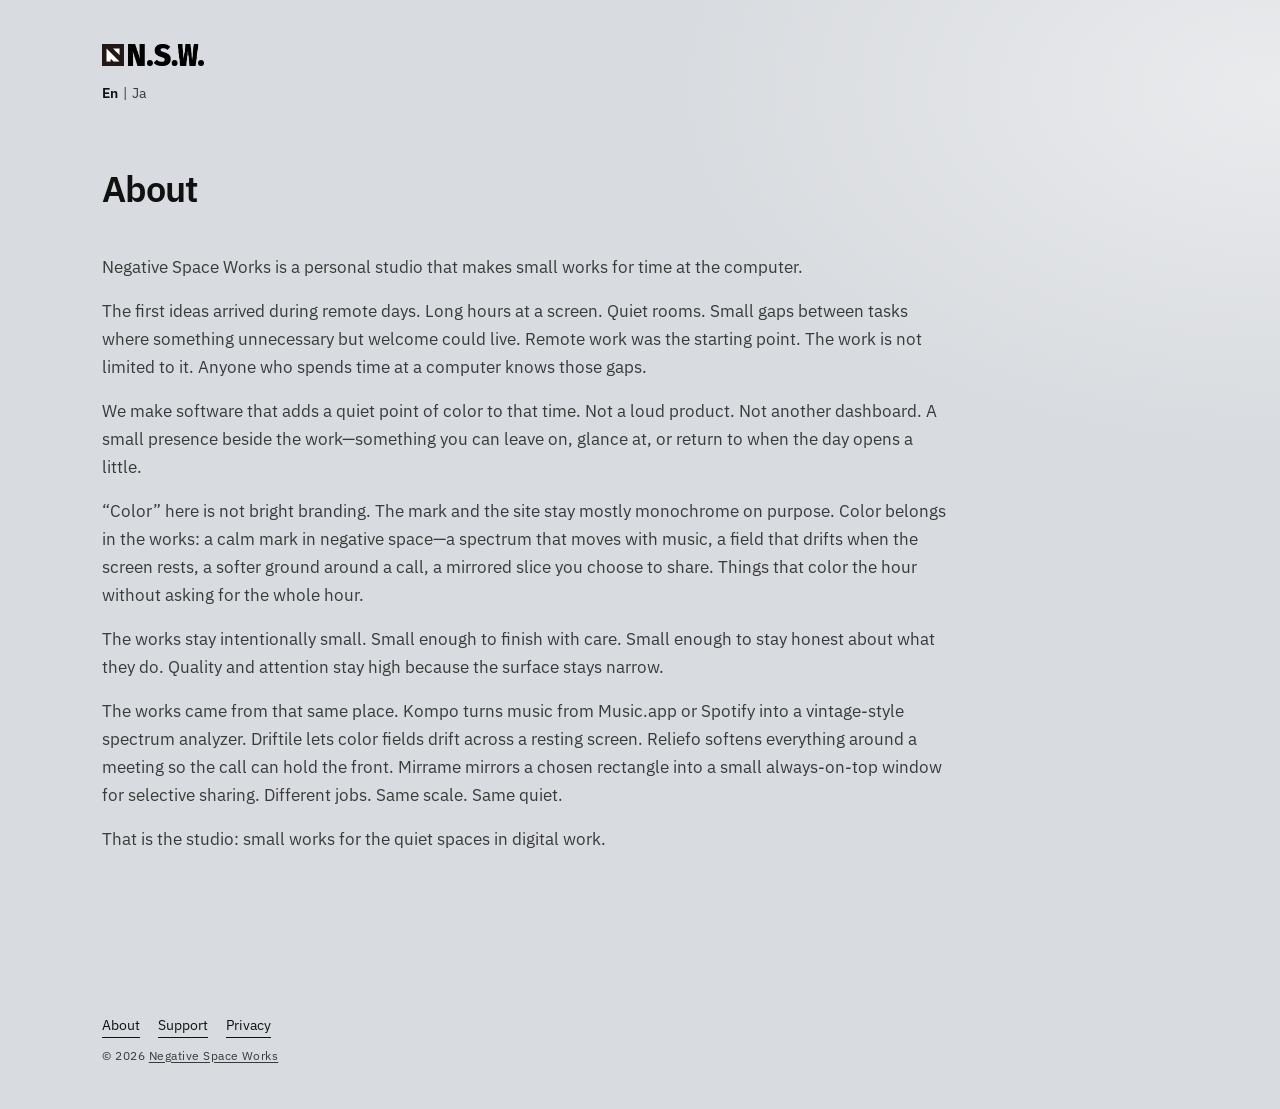
==== about/index.html @ 5a5456bf "Add a sitemap and canonical URLs so Google can discover the site. robots.txt and sitemap.xml were mi" ====
<!DOCTYPE html>
<html lang="en" data-locale="en">
<head>
  <meta charset="utf-8">
  <meta name="viewport" content="width=device-width, initial-scale=1">
  <title>About — Negative Space Works</title>
  <meta name="description" content="Negative Space Works is a personal studio that makes small works for time at the computer.">
  <link rel="canonical" href="https://negativespace.works/about/">
  <meta property="og:type" content="website">
  <meta property="og:site_name" content="Negative Space Works">
  <meta property="og:title" content="About — Negative Space Works">
  <meta property="og:description" content="Negative Space Works is a personal studio that makes small works for time at the computer.">
  <meta property="og:image" content="https://negativespace.works/assets/img/og-image.png">
  <meta property="og:url" content="https://negativespace.works/about/">
  <meta property="og:locale" content="en_US">
  <meta property="og:locale:alternate" content="ja_JP">
  <meta name="twitter:card" content="summary_large_image">
  <meta name="twitter:title" content="About — Negative Space Works">
  <meta name="twitter:description" content="Negative Space Works is a personal studio that makes small works for time at the computer.">
  <meta name="twitter:image" content="https://negativespace.works/assets/img/og-image.png">
  <link rel="alternate" hreflang="en" href="https://negativespace.works/about/">
  <link rel="alternate" hreflang="ja" href="https://negativespace.works/ja/about/">
  <link rel="alternate" hreflang="x-default" href="https://negativespace.works/about/">
  <script type="application/ld+json">
  {
    "@context": "https://schema.org",
    "@type": "WebPage",
    "url": "https://negativespace.works/about/",
    "name": "About — Negative Space Works",
    "description": "Negative Space Works is a personal studio that makes small works for time at the computer.",
    "inLanguage": "en",
    "isPartOf": {
      "@type": "WebSite",
      "name": "Negative Space Works",
      "url": "https://negativespace.works/"
    }
  }
  </script>
  <link rel="icon" href="/favicon.ico" sizes="48x48">
  <link rel="icon" href="/assets/img/favicon-32.png" type="image/png" sizes="32x32">
  <link rel="icon" href="/assets/img/favicon-16.png" type="image/png" sizes="16x16">
  <link rel="apple-touch-icon" href="/assets/img/apple-touch-icon.png">
  <link rel="stylesheet" href="/assets/css/site.css?v=20260921-desktop3">
  <script src="/assets/js/lang.js"></script>
</head>
<body>
  <header class="site-masthead">
    <div class="site-masthead__inner">
      <a class="site-masthead__home" href="/" aria-label="Negative Space Works home">
        <img class="site-masthead__logo" src="/assets/img/NSW-Lettermark-Black.png" width="102" height="22" alt="Negative Space Works">
      </a>
      <nav class="lang-switch" aria-label="Language">
        <span lang="en" aria-current="page">En</span>
        <span aria-hidden="true">|</span>
        <a href="/ja/about/" lang="ja" hreflang="ja" data-set-locale="ja">Ja</a>
      </nav>
    </div>
  </header>

  <main>
    <h1 class="page-title">About</h1>
    <div class="prose">
      <p>
        Negative Space Works is a personal studio that makes small works for time at the computer.
      </p>
      <p>
        The first ideas arrived during remote days. Long hours at a screen. Quiet rooms. Small gaps between tasks where something unnecessary but welcome could live. Remote work was the starting point. The work is not limited to it. Anyone who spends time at a computer knows those gaps.
      </p>
      <p>
        We make software that adds a quiet point of color to that time. Not a loud product. Not another dashboard. A small presence beside the work—something you can leave on, glance at, or return to when the day opens a little.
      </p>
      <p>
        “Color” here is not bright branding. The mark and the site stay mostly monochrome on purpose. Color belongs in the works: a calm mark in negative space—a spectrum that moves with music, a field that drifts when the screen rests, a softer ground around a call, a mirrored slice you choose to share. Things that color the hour without asking for the whole hour.
      </p>
      <p>
        The works stay intentionally small. Small enough to finish with care. Small enough to stay honest about what they do. Quality and attention stay high because the surface stays narrow.
      </p>
      <p>
        The works came from that same place. Kompo turns music from Music.app or Spotify into a vintage-style spectrum analyzer. Driftile lets color fields drift across a resting screen. Reliefo softens everything around a meeting so the call can hold the front. Mirrame mirrors a chosen rectangle into a small always-on-top window for selective sharing. Different jobs. Same scale. Same quiet.
      </p>
      <p>
        That is the studio: small works for the quiet spaces in digital work.
      </p>
    </div>
  </main>

  <footer class="site-footer">
    <div class="site-footer__inner">
      <nav class="site-footer__nav" aria-label="Footer">
        <a href="/about/">About</a>
        <a href="/support/">Support</a>
        <a href="/privacy/">Privacy</a>
      </nav>
      <p class="site-footer__copy">© 2026 <a href="/">Negative Space Works</a></p>
    </div>
  </footer>
</body>
</html>
---- assets/css/site.css ----
@font-face {
  font-family: "IBM Plex Sans";
  font-style: normal;
  font-weight: 400;
  font-display: swap;
  src: url("/assets/fonts/IBMPlexSans-Regular.woff2") format("woff2");
}

@font-face {
  font-family: "IBM Plex Sans";
  font-style: normal;
  font-weight: 600;
  font-display: swap;
  src: url("/assets/fonts/IBMPlexSans-SemiBold.woff2") format("woff2");
}

:root {
  --color-bg: #d8dbdf;
  --color-ink: #111111;
  --color-muted: #3a3a3a;
  /* Left rail + content band; right void stays intentional but controlled */
  --rail: clamp(1.25rem, 6vw, 3.5rem);
  --void-right: clamp(1.25rem, 5vw, 2.5rem);
  --col: calc(100% - var(--rail) - var(--void-right));
  --space-xs: 0.5rem;
  --space-sm: 1rem;
  --space-md: 1.5rem;
  --space-lg: 2.75rem;
  --space-xl: 5rem;
  --measure: 40em;
}

*,
*::before,
*::after {
  box-sizing: border-box;
}

html {
  -webkit-text-size-adjust: 100%;
}

body {
  margin: 0;
  min-height: 100vh;
  display: flex;
  flex-direction: column;
  background-color: var(--color-bg);
  background-image: radial-gradient(
    ellipse 80% 55% at 100% 8%,
    rgba(255, 255, 255, 0.45),
    transparent 60%
  );
  color: var(--color-ink);
  font-family: "IBM Plex Sans", -apple-system, BlinkMacSystemFont, sans-serif;
  font-size: 1.0625rem;
  line-height: 1.65;
}

img {
  max-width: 100%;
  height: auto;
  display: block;
}

a {
  color: inherit;
}

a:hover {
  text-decoration-thickness: 2px;
}

/* Shared left rail — void opens to the right */
.site-masthead__inner,
main,
.site-footer__inner {
  width: var(--col);
  max-width: none;
  margin: 0;
  margin-left: var(--rail);
  padding-inline: 0;
}

.site-masthead__home {
  display: inline-block;
  text-decoration: none;
}

.site-masthead {
  padding: var(--space-lg) 0 var(--space-sm);
}

.site-masthead__inner {
  display: flex;
  flex-direction: column;
  align-items: flex-start;
  gap: var(--space-sm);
}

.site-masthead__logo {
  height: 22px;
  width: auto;
  max-width: none;
}

.lang-switch {
  display: flex;
  align-items: center;
  gap: 0.35em;
  flex-shrink: 0;
  font-size: 0.875rem;
  color: var(--color-muted);
}

.lang-switch a {
  color: var(--color-muted);
  text-decoration: none;
}

.lang-switch a:hover {
  color: var(--color-ink);
  text-decoration: underline;
  text-underline-offset: 0.15em;
}

.lang-switch [aria-current="page"] {
  color: var(--color-ink);
  font-weight: 600;
}

.lang-switch--hero {
  margin-top: var(--space-md);
}

html[lang="ja"] body {
  font-family: "IBM Plex Sans", "Hiragino Sans", "Hiragino Kaku Gothic ProN", sans-serif;
}

main {
  flex: 1;
  padding-block: var(--space-md) var(--space-xl);
}

.home main {
  padding-top: var(--space-xl);
}

.hero {
  text-align: left;
  margin-bottom: var(--space-xl);
}

.hero__logo {
  width: min(24rem, 100%);
  height: auto;
  max-width: none;
  margin: 0 0 var(--space-md);
}

.hero__subtitle {
  margin: 0;
  font-size: clamp(1.15rem, 2.4vw, 1.45rem);
  font-weight: 400;
  line-height: 1.35;
  letter-spacing: -0.02em;
  color: var(--color-ink);
  max-width: 28em;
}

.visually-hidden {
  position: absolute;
  width: 1px;
  height: 1px;
  padding: 0;
  margin: -1px;
  overflow: hidden;
  clip: rect(0, 0, 0, 0);
  white-space: nowrap;
  border: 0;
}

.page-title {
  margin: var(--space-md) 0 var(--space-lg);
  font-size: clamp(1.5rem, 4vw, 2.25rem);
  font-weight: 600;
  letter-spacing: -0.03em;
  line-height: 1.1;
}

.prose p,
.prose ul {
  margin: 0 0 var(--space-sm);
  color: var(--color-muted);
}

.prose {
  max-width: var(--measure);
}

.prose p:last-child,
.prose ul:last-child {
  margin-bottom: 0;
}

.prose ul {
  padding-left: 1.25rem;
}

.prose a {
  text-decoration: underline;
  text-underline-offset: 0.15em;
}

.section {
  margin-bottom: var(--space-xl);
}

.section:last-of-type {
  margin-bottom: 0;
}

.section__title {
  margin: 0 0 var(--space-md);
  font-size: clamp(1.15rem, 2.8vw, 1.65rem);
  font-weight: 600;
  letter-spacing: -0.025em;
  line-height: 1.2;
  color: var(--color-ink);
}

.section__body {
  margin: 0;
  color: var(--color-muted);
  font-size: 1.05rem;
  max-width: var(--measure);
}

.section__more {
  margin: var(--space-sm) 0 0;
}

.section__more a {
  color: var(--color-muted);
  text-underline-offset: 0.15em;
}

.products {
  display: grid;
  gap: var(--space-lg);
}

.product-row {
  display: grid;
  gap: var(--space-sm);
  padding: 0;
}

img.product-row__icon {
  width: 72px;
  height: 72px;
  max-width: none;
}

.product-row__body {
  min-width: 0;
}

.product-row__name {
  margin: 0 0 var(--space-xs);
  font-size: clamp(1.5rem, 3vw, 1.85rem);
  font-weight: 600;
  letter-spacing: -0.03em;
  line-height: 1.1;
}

.product-row__desc {
  margin: 0 0 var(--space-sm);
  font-size: 0.95rem;
  color: var(--color-muted);
}

.product-row__status {
  margin: 0;
  font-size: 0.8rem;
  letter-spacing: 0.06em;
  text-transform: uppercase;
  color: var(--color-muted);
  font-style: normal;
}

.site-footer {
  padding: var(--space-xl) 0 var(--space-lg);
}

.site-footer__inner {
  display: flex;
  flex-direction: column;
  align-items: flex-start;
  text-align: left;
  gap: var(--space-xs);
}

.site-footer__copy {
  margin: 0;
  font-size: 0.75rem;
  letter-spacing: 0.04em;
  color: var(--color-muted);
}

.site-footer__copy a {
  color: inherit;
  text-decoration: underline;
  text-underline-offset: 0.15em;
}

.site-footer__nav {
  display: flex;
  flex-wrap: wrap;
  align-items: center;
  column-gap: 1.1rem;
  row-gap: 0.5rem;
  font-size: 0.875rem;
}

.site-footer__nav a {
  color: var(--color-ink);
  text-decoration: none;
  border-bottom: 1px solid currentColor;
}

.site-footer__nav a:hover,
.site-footer__nav a:focus-visible {
  border-bottom-width: 2px;
  outline: none;
}

@media (min-width: 900px) {
  :root {
    --rail: clamp(2rem, 7vw, 5.5rem);
    --void-right: clamp(2.5rem, 12vw, 8rem);
    --measure: 46em;
  }

  .hero__logo {
    width: min(28rem, 100%);
  }

  .product-row {
    grid-template-columns: 72px 1fr;
    gap: var(--space-md);
    align-items: start;
  }
}

/* Wide desktop: content band grows with the viewport; products claim the right half */
@media (min-width: 1100px) {
  :root {
    --rail: clamp(2.5rem, 8vw, 6.5rem);
    --void-right: clamp(3rem, 14vw, 11rem);
    --measure: 50em;
  }

  .products {
    grid-template-columns: 1fr 1fr;
    column-gap: clamp(2rem, 4vw, 3.5rem);
    row-gap: var(--space-lg);
  }

  .product-row {
    grid-template-columns: 72px 1fr;
  }
}

@media (min-width: 1400px) {
  :root {
    --rail: clamp(3rem, 8vw, 7rem);
    --void-right: clamp(4rem, 12vw, 14rem);
    --measure: 52em;
  }
}
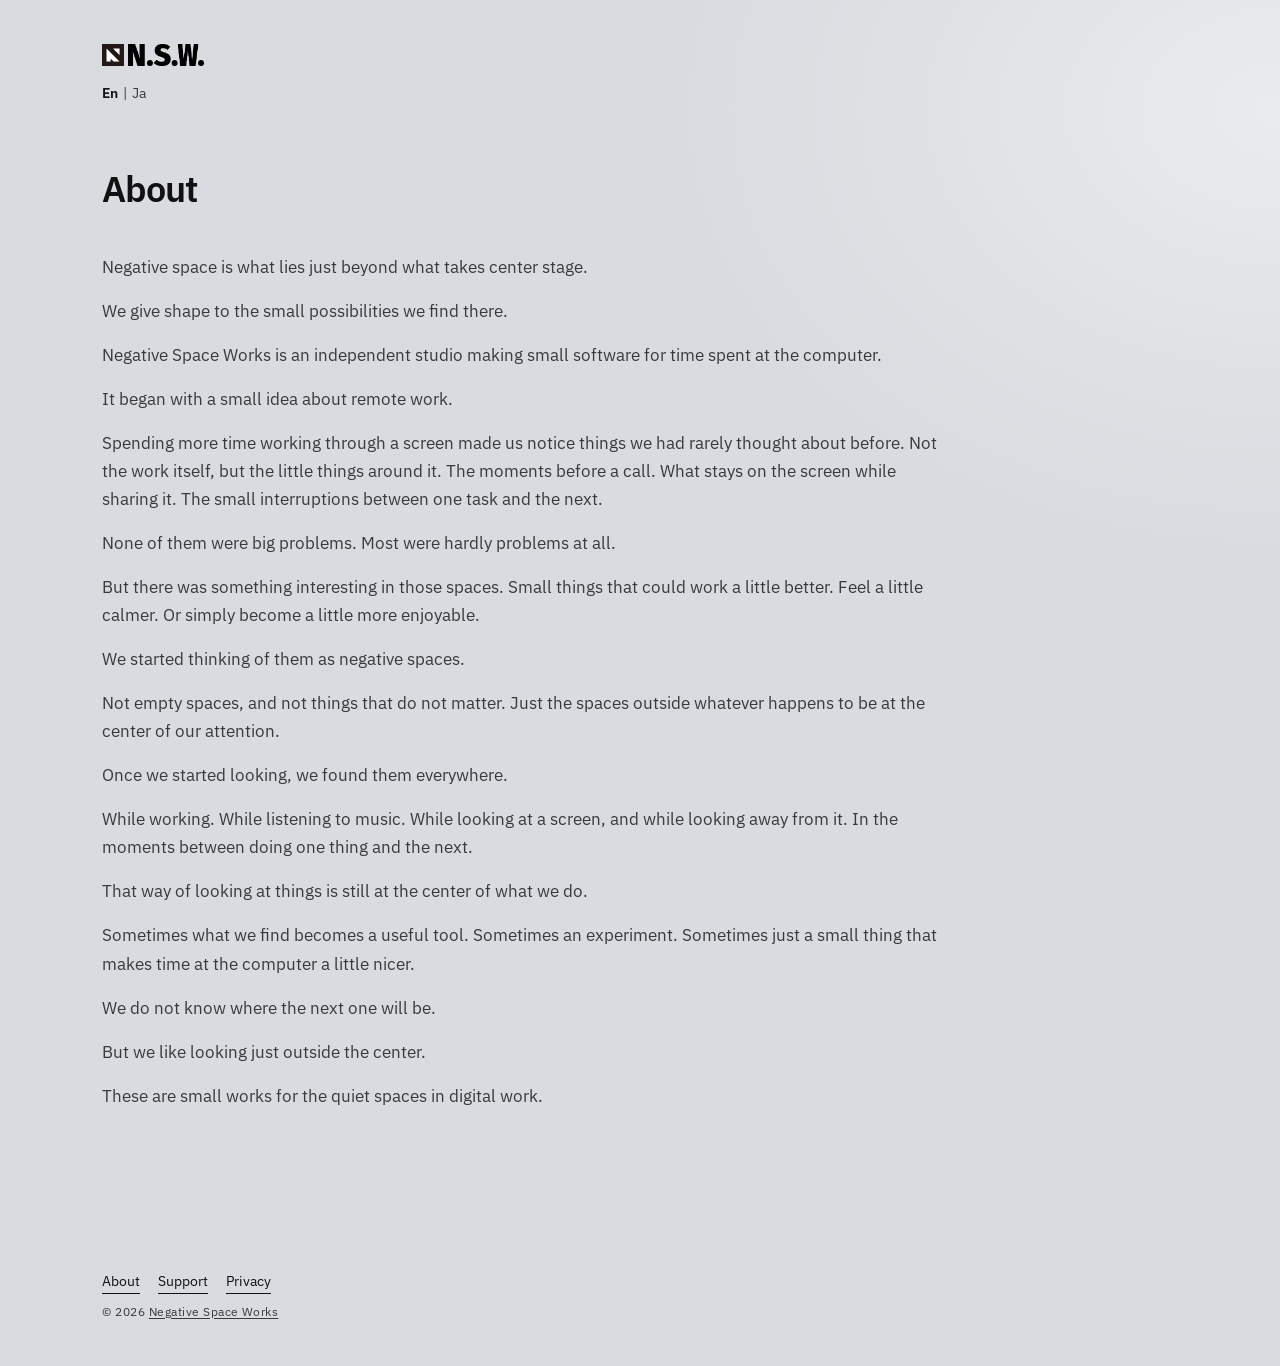
==== commit c472d280: "Rewrite About around the negative space story. Replace the color-and-catalog About with the studio c" ====
--- a/about/index.html
+++ b/about/index.html
@@ -4,19 +4,19 @@
   <meta charset="utf-8">
   <meta name="viewport" content="width=device-width, initial-scale=1">
   <title>About — Negative Space Works</title>
-  <meta name="description" content="Negative Space Works is a personal studio that makes small works for time at the computer.">
+  <meta name="description" content="Negative Space Works is an independent studio making small software for time spent at the computer.">
   <link rel="canonical" href="https://negativespace.works/about/">
   <meta property="og:type" content="website">
   <meta property="og:site_name" content="Negative Space Works">
   <meta property="og:title" content="About — Negative Space Works">
-  <meta property="og:description" content="Negative Space Works is a personal studio that makes small works for time at the computer.">
+  <meta property="og:description" content="Negative Space Works is an independent studio making small software for time spent at the computer.">
   <meta property="og:image" content="https://negativespace.works/assets/img/og-image.png">
   <meta property="og:url" content="https://negativespace.works/about/">
   <meta property="og:locale" content="en_US">
   <meta property="og:locale:alternate" content="ja_JP">
   <meta name="twitter:card" content="summary_large_image">
   <meta name="twitter:title" content="About — Negative Space Works">
-  <meta name="twitter:description" content="Negative Space Works is a personal studio that makes small works for time at the computer.">
+  <meta name="twitter:description" content="Negative Space Works is an independent studio making small software for time spent at the computer.">
   <meta name="twitter:image" content="https://negativespace.works/assets/img/og-image.png">
   <link rel="alternate" hreflang="en" href="https://negativespace.works/about/">
   <link rel="alternate" hreflang="ja" href="https://negativespace.works/ja/about/">
@@ -27,7 +27,7 @@
     "@type": "WebPage",
     "url": "https://negativespace.works/about/",
     "name": "About — Negative Space Works",
-    "description": "Negative Space Works is a personal studio that makes small works for time at the computer.",
+    "description": "Negative Space Works is an independent studio making small software for time spent at the computer.",
     "inLanguage": "en",
     "isPartOf": {
       "@type": "WebSite",
@@ -61,25 +61,52 @@
     <h1 class="page-title">About</h1>
     <div class="prose">
       <p>
-        Negative Space Works is a personal studio that makes small works for time at the computer.
+        Negative space is what lies just beyond what takes center stage.
       </p>
       <p>
-        The first ideas arrived during remote days. Long hours at a screen. Quiet rooms. Small gaps between tasks where something unnecessary but welcome could live. Remote work was the starting point. The work is not limited to it. Anyone who spends time at a computer knows those gaps.
+        We give shape to the small possibilities we find there.
       </p>
       <p>
-        We make software that adds a quiet point of color to that time. Not a loud product. Not another dashboard. A small presence beside the work—something you can leave on, glance at, or return to when the day opens a little.
+        Negative Space Works is an independent studio making small software for time spent at the computer.
       </p>
       <p>
-        “Color” here is not bright branding. The mark and the site stay mostly monochrome on purpose. Color belongs in the works: a calm mark in negative space—a spectrum that moves with music, a field that drifts when the screen rests, a softer ground around a call, a mirrored slice you choose to share. Things that color the hour without asking for the whole hour.
+        It began with a small idea about remote work.
       </p>
       <p>
-        The works stay intentionally small. Small enough to finish with care. Small enough to stay honest about what they do. Quality and attention stay high because the surface stays narrow.
+        Spending more time working through a screen made us notice things we had rarely thought about before. Not the work itself, but the little things around it. The moments before a call. What stays on the screen while sharing it. The small interruptions between one task and the next.
       </p>
       <p>
-        The works came from that same place. Kompo turns music from Music.app or Spotify into a vintage-style spectrum analyzer. Driftile lets color fields drift across a resting screen. Reliefo softens everything around a meeting so the call can hold the front. Mirrame mirrors a chosen rectangle into a small always-on-top window for selective sharing. Different jobs. Same scale. Same quiet.
+        None of them were big problems. Most were hardly problems at all.
       </p>
       <p>
-        That is the studio: small works for the quiet spaces in digital work.
+        But there was something interesting in those spaces. Small things that could work a little better. Feel a little calmer. Or simply become a little more enjoyable.
+      </p>
+      <p>
+        We started thinking of them as negative spaces.
+      </p>
+      <p>
+        Not empty spaces, and not things that do not matter. Just the spaces outside whatever happens to be at the center of our attention.
+      </p>
+      <p>
+        Once we started looking, we found them everywhere.
+      </p>
+      <p>
+        While working. While listening to music. While looking at a screen, and while looking away from it. In the moments between doing one thing and the next.
+      </p>
+      <p>
+        That way of looking at things is still at the center of what we do.
+      </p>
+      <p>
+        Sometimes what we find becomes a useful tool. Sometimes an experiment. Sometimes just a small thing that makes time at the computer a little nicer.
+      </p>
+      <p>
+        We do not know where the next one will be.
+      </p>
+      <p>
+        But we like looking just outside the center.
+      </p>
+      <p>
+        These are small works for the quiet spaces in digital work.
       </p>
     </div>
   </main>
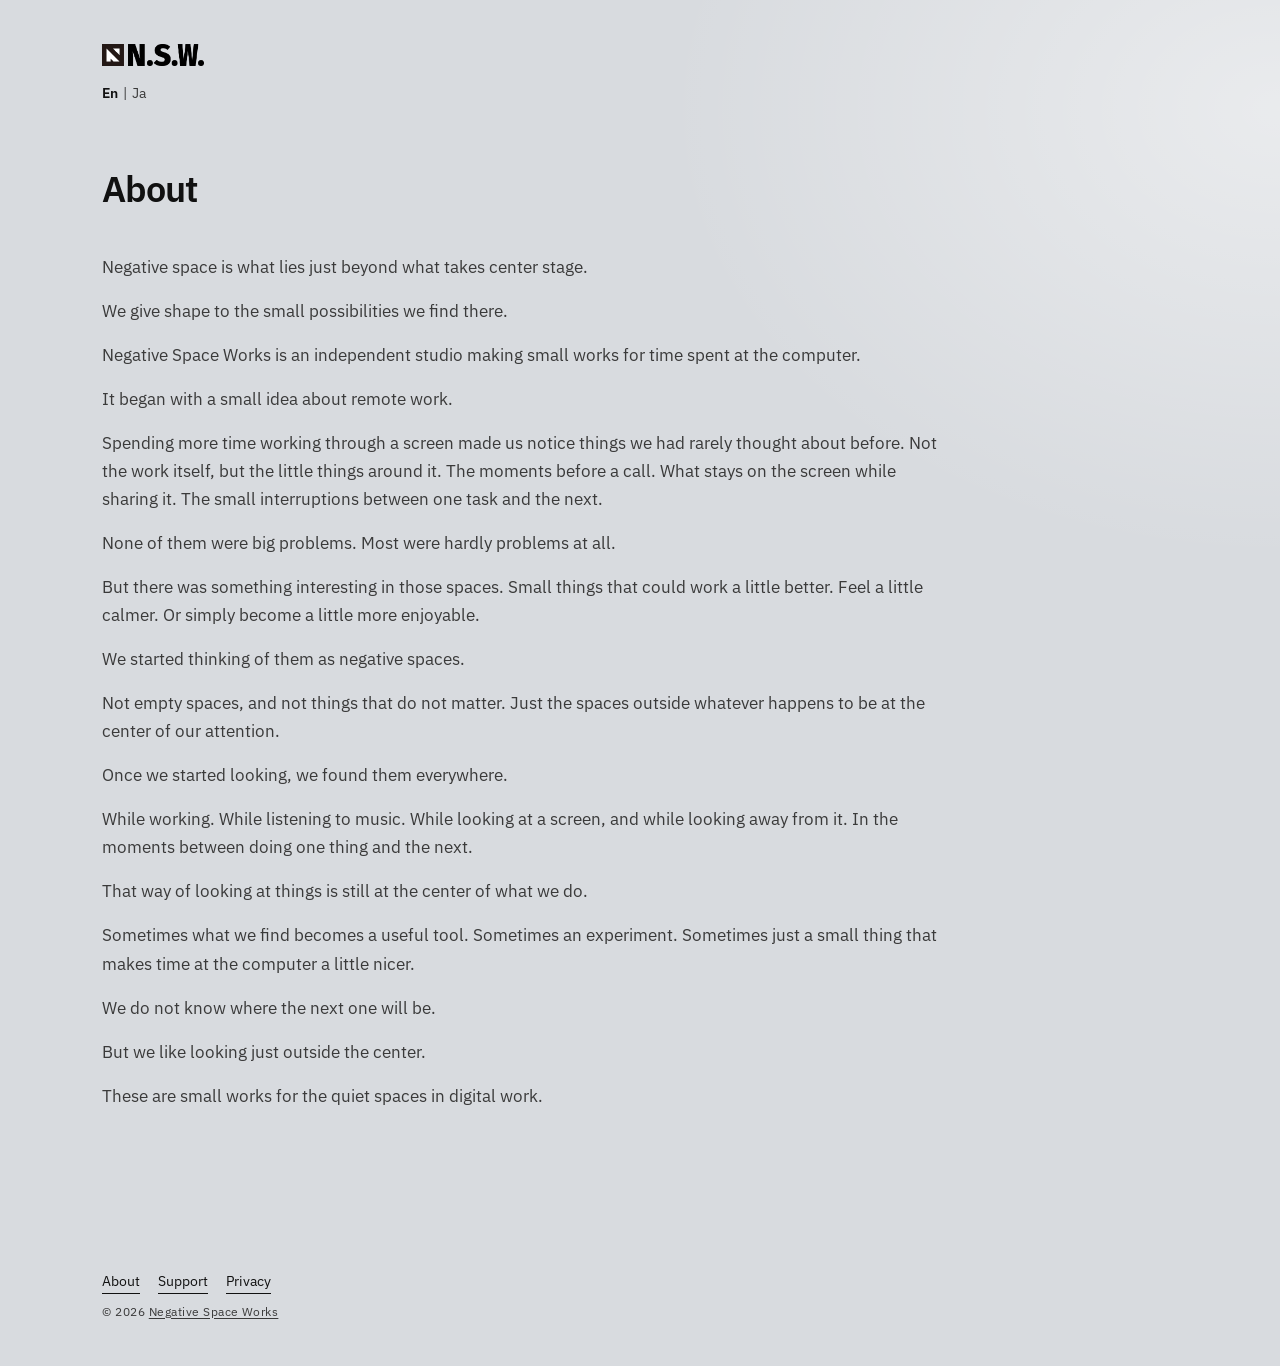
==== commit 5bca942f: "Prefer small works over software in studio identity copy. Align About and home teasers with the bran" ====
--- a/about/index.html
+++ b/about/index.html
@@ -4,19 +4,19 @@
   <meta charset="utf-8">
   <meta name="viewport" content="width=device-width, initial-scale=1">
   <title>About — Negative Space Works</title>
-  <meta name="description" content="Negative Space Works is an independent studio making small software for time spent at the computer.">
+  <meta name="description" content="Negative Space Works is an independent studio making small works for time spent at the computer.">
   <link rel="canonical" href="https://negativespace.works/about/">
   <meta property="og:type" content="website">
   <meta property="og:site_name" content="Negative Space Works">
   <meta property="og:title" content="About — Negative Space Works">
-  <meta property="og:description" content="Negative Space Works is an independent studio making small software for time spent at the computer.">
+  <meta property="og:description" content="Negative Space Works is an independent studio making small works for time spent at the computer.">
   <meta property="og:image" content="https://negativespace.works/assets/img/og-image.png">
   <meta property="og:url" content="https://negativespace.works/about/">
   <meta property="og:locale" content="en_US">
   <meta property="og:locale:alternate" content="ja_JP">
   <meta name="twitter:card" content="summary_large_image">
   <meta name="twitter:title" content="About — Negative Space Works">
-  <meta name="twitter:description" content="Negative Space Works is an independent studio making small software for time spent at the computer.">
+  <meta name="twitter:description" content="Negative Space Works is an independent studio making small works for time spent at the computer.">
   <meta name="twitter:image" content="https://negativespace.works/assets/img/og-image.png">
   <link rel="alternate" hreflang="en" href="https://negativespace.works/about/">
   <link rel="alternate" hreflang="ja" href="https://negativespace.works/ja/about/">
@@ -27,7 +27,7 @@
     "@type": "WebPage",
     "url": "https://negativespace.works/about/",
     "name": "About — Negative Space Works",
-    "description": "Negative Space Works is an independent studio making small software for time spent at the computer.",
+    "description": "Negative Space Works is an independent studio making small works for time spent at the computer.",
     "inLanguage": "en",
     "isPartOf": {
       "@type": "WebSite",
@@ -67,7 +67,7 @@
         We give shape to the small possibilities we find there.
       </p>
       <p>
-        Negative Space Works is an independent studio making small software for time spent at the computer.
+        Negative Space Works is an independent studio making small works for time spent at the computer.
       </p>
       <p>
         It began with a small idea about remote work.
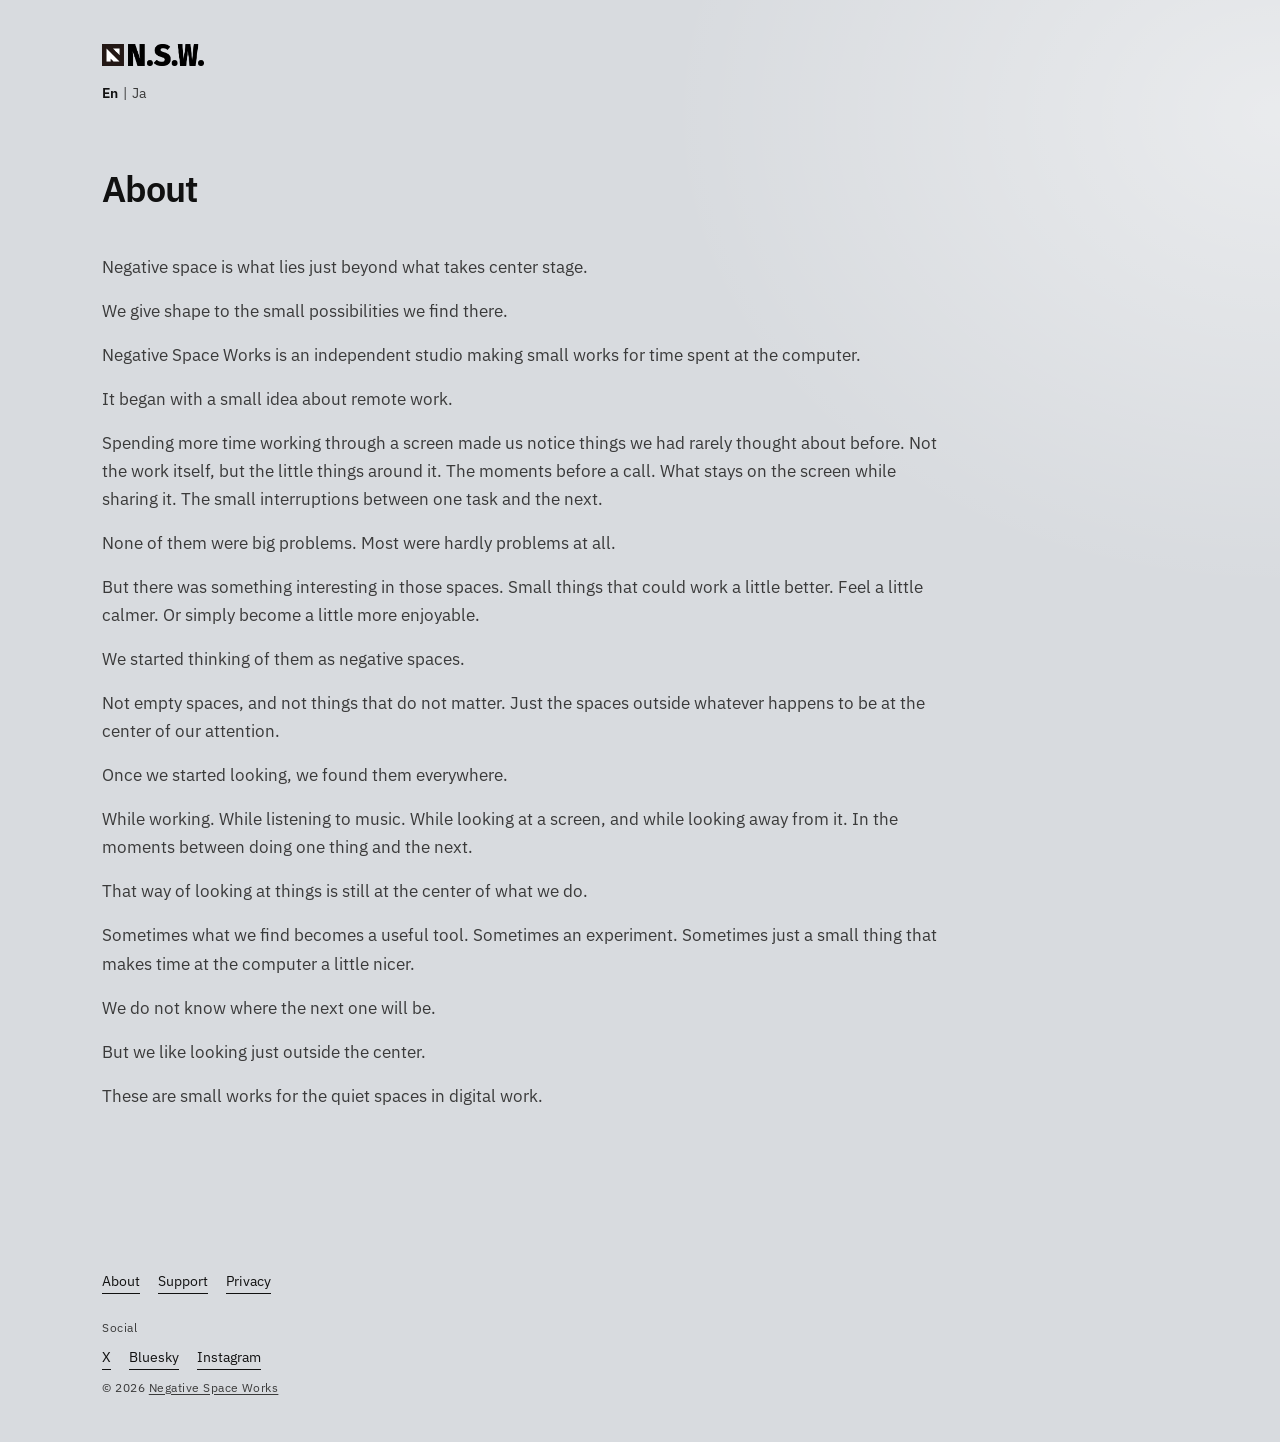
==== commit a16ae1f1: "Update public copy for the free Abstrora download. Replace freeware wording, add the download path, " ====
--- a/about/index.html
+++ b/about/index.html
@@ -40,7 +40,7 @@
   <link rel="icon" href="/assets/img/favicon-32.png" type="image/png" sizes="32x32">
   <link rel="icon" href="/assets/img/favicon-16.png" type="image/png" sizes="16x16">
   <link rel="apple-touch-icon" href="/assets/img/apple-touch-icon.png">
-  <link rel="stylesheet" href="/assets/css/site.css?v=20260921-desktop3">
+  <link rel="stylesheet" href="/assets/css/site.css?v=20261006-copy1">
   <script src="/assets/js/lang.js"></script>
 </head>
 <body>
@@ -118,6 +118,12 @@
         <a href="/support/">Support</a>
         <a href="/privacy/">Privacy</a>
       </nav>
+      <p class="site-footer__label">Social</p>
+      <nav class="site-footer__social" aria-label="Social">
+        <a href="https://x.com/negativespace_w">X</a>
+        <a href="https://bsky.app/profile/negativespaceworks.bsky.social">Bluesky</a>
+        <a href="https://www.instagram.com/negativespaceworks/">Instagram</a>
+      </nav>
       <p class="site-footer__copy">© 2026 <a href="/">Negative Space Works</a></p>
     </div>
   </footer>
--- a/assets/css/site.css
+++ b/assets/css/site.css
@@ -289,6 +289,71 @@
   font-style: normal;
 }
 
+.product-row__actions {
+  display: flex;
+  flex-wrap: wrap;
+  align-items: center;
+  gap: 0.75rem 1.1rem;
+  margin: 0;
+}
+
+.product-row__actions .button {
+  display: inline-block;
+  padding: 0.55rem 0.9rem;
+  background: var(--color-ink);
+  color: #f2f3f5;
+  text-decoration: none;
+  font-weight: 600;
+  font-size: 0.95rem;
+  letter-spacing: -0.01em;
+}
+
+.product-row__actions .button:hover {
+  text-decoration: none;
+  opacity: 0.88;
+}
+
+.product-row__actions .button:focus-visible {
+  outline: 2px solid var(--color-ink);
+  outline-offset: 3px;
+}
+
+.product-row__view {
+  color: var(--color-ink);
+  font-weight: 600;
+  text-underline-offset: 0.15em;
+}
+
+.product-row--lead .product-row__name {
+  font-size: clamp(1.75rem, 3.4vw, 2.15rem);
+}
+
+.product-row--lead img.product-row__icon {
+  width: 96px;
+  height: 96px;
+}
+
+a.product-row {
+  text-decoration: none;
+  color: inherit;
+}
+
+a.product-row:hover .product-row__name,
+a.product-row:focus-visible .product-row__name {
+  text-decoration: underline;
+  text-underline-offset: 0.12em;
+}
+
+a.product-row:focus-visible {
+  outline: 2px solid var(--color-ink);
+  outline-offset: 4px;
+}
+
+a.product-row .product-row__status {
+  text-decoration: underline;
+  text-underline-offset: 0.15em;
+}
+
 .site-footer {
   padding: var(--space-xl) 0 var(--space-lg);
 }
@@ -335,6 +400,34 @@
   outline: none;
 }
 
+.site-footer__label {
+  margin: var(--space-sm) 0 0;
+  font-size: 0.75rem;
+  letter-spacing: 0.04em;
+  color: var(--color-muted);
+}
+
+.site-footer__social {
+  display: flex;
+  flex-wrap: wrap;
+  align-items: center;
+  column-gap: 1.1rem;
+  row-gap: 0.5rem;
+  font-size: 0.875rem;
+}
+
+.site-footer__social a {
+  color: var(--color-ink);
+  text-decoration: none;
+  border-bottom: 1px solid currentColor;
+}
+
+.site-footer__social a:hover,
+.site-footer__social a:focus-visible {
+  border-bottom-width: 2px;
+  outline: none;
+}
+
 @media (min-width: 900px) {
   :root {
     --rail: clamp(2rem, 7vw, 5.5rem);
@@ -350,6 +443,10 @@
     grid-template-columns: 72px 1fr;
     gap: var(--space-md);
     align-items: start;
+  }
+
+  .product-row--lead {
+    grid-template-columns: 96px 1fr;
   }
 }
 
@@ -370,6 +467,11 @@
   .product-row {
     grid-template-columns: 72px 1fr;
   }
+
+  .product-row--lead {
+    grid-column: 1 / -1;
+    grid-template-columns: 96px 1fr;
+  }
 }
 
 @media (min-width: 1400px) {
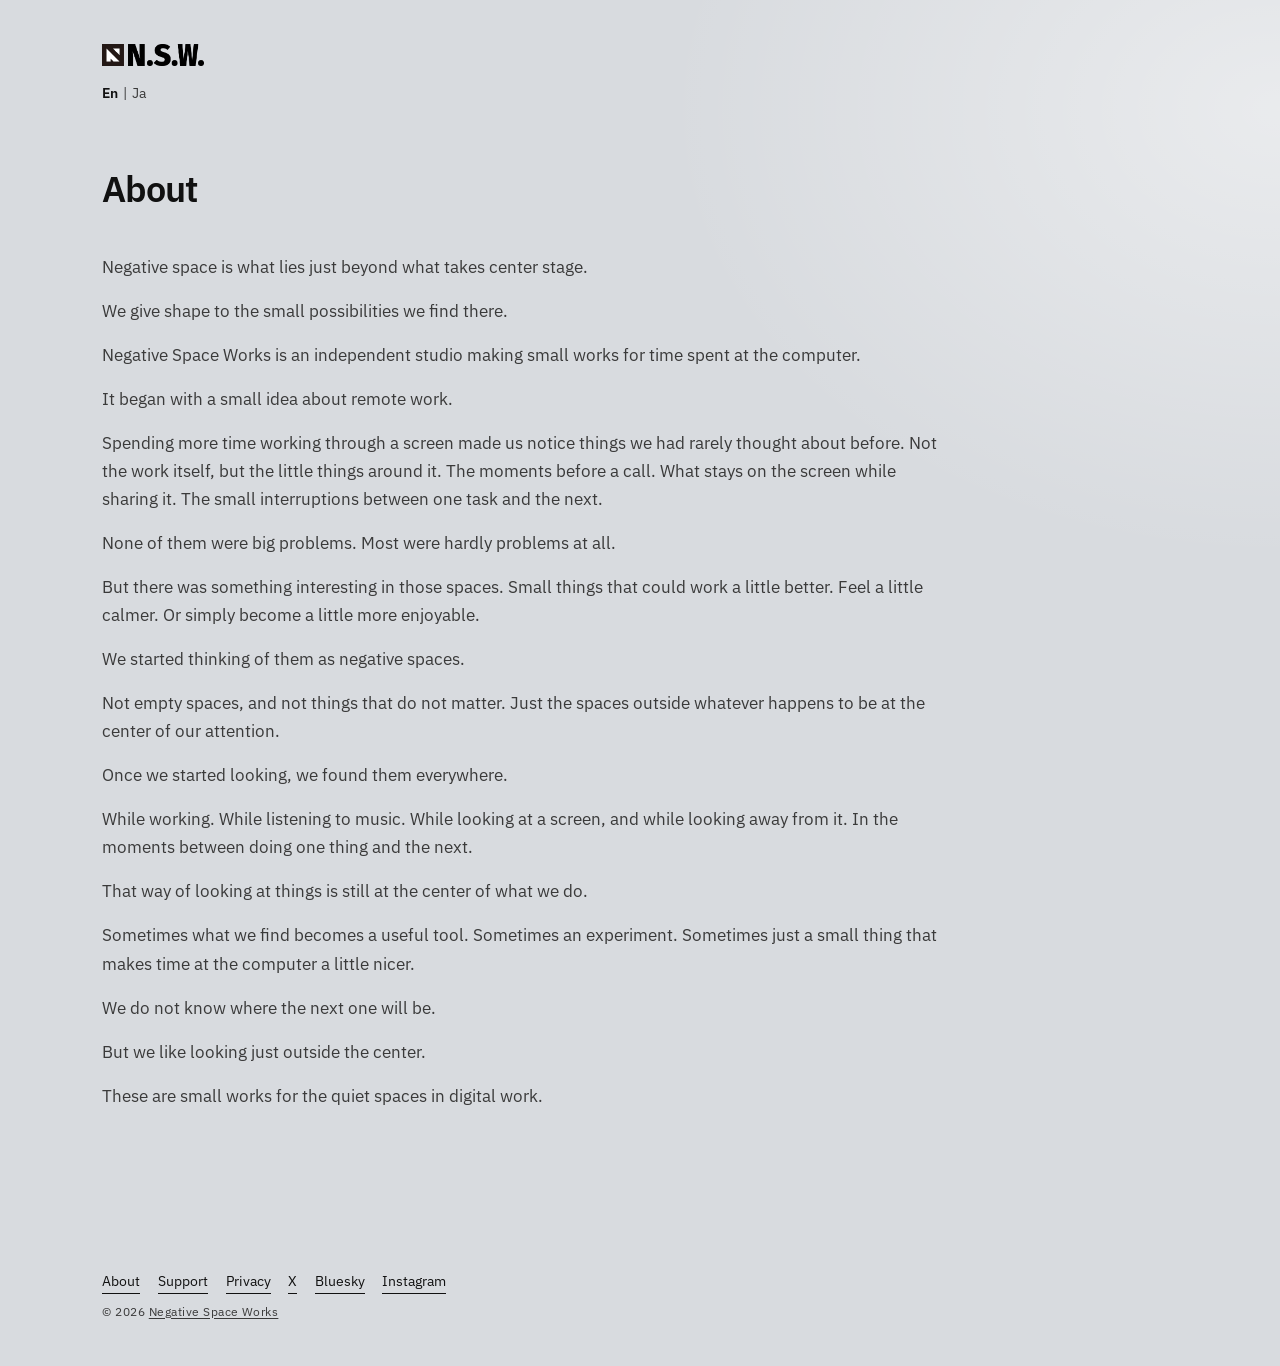
==== commit f575a7ba: "Keep footer social on the page-link row and simplify Abstrora follow-ups. The FAQ is prose and ends " ====
--- a/about/index.html
+++ b/about/index.html
@@ -40,7 +40,7 @@
   <link rel="icon" href="/assets/img/favicon-32.png" type="image/png" sizes="32x32">
   <link rel="icon" href="/assets/img/favicon-16.png" type="image/png" sizes="16x16">
   <link rel="apple-touch-icon" href="/assets/img/apple-touch-icon.png">
-  <link rel="stylesheet" href="/assets/css/site.css?v=20261006-copy1">
+  <link rel="stylesheet" href="/assets/css/site.css?v=20261006-copy2">
   <script src="/assets/js/lang.js"></script>
 </head>
 <body>
@@ -117,9 +117,6 @@
         <a href="/about/">About</a>
         <a href="/support/">Support</a>
         <a href="/privacy/">Privacy</a>
-      </nav>
-      <p class="site-footer__label">Social</p>
-      <nav class="site-footer__social" aria-label="Social">
         <a href="https://x.com/negativespace_w">X</a>
         <a href="https://bsky.app/profile/negativespaceworks.bsky.social">Bluesky</a>
         <a href="https://www.instagram.com/negativespaceworks/">Instagram</a>
--- a/assets/css/site.css
+++ b/assets/css/site.css
@@ -289,39 +289,34 @@
   font-style: normal;
 }
 
-.product-row__actions {
-  display: flex;
-  flex-wrap: wrap;
-  align-items: center;
-  gap: 0.75rem 1.1rem;
-  margin: 0;
-}
-
-.product-row__actions .button {
-  display: inline-block;
-  padding: 0.55rem 0.9rem;
-  background: var(--color-ink);
-  color: #f2f3f5;
+.product-row__name a {
+  color: inherit;
   text-decoration: none;
-  font-weight: 600;
+}
+
+.product-row__name a:hover,
+.product-row__name a:focus-visible {
+  text-decoration: underline;
+  text-underline-offset: 0.12em;
+}
+
+.product-row__tag {
   font-size: 0.95rem;
-  letter-spacing: -0.01em;
-}
-
-.product-row__actions .button:hover {
-  text-decoration: none;
-  opacity: 0.88;
-}
-
-.product-row__actions .button:focus-visible {
+  font-weight: 400;
+  letter-spacing: 0;
+  color: var(--color-muted);
+}
+
+.product-row__tag a {
+  color: var(--color-ink);
+  font-weight: 600;
+  text-decoration: underline;
+  text-underline-offset: 0.15em;
+}
+
+.product-row__tag a:focus-visible {
   outline: 2px solid var(--color-ink);
   outline-offset: 3px;
-}
-
-.product-row__view {
-  color: var(--color-ink);
-  font-weight: 600;
-  text-underline-offset: 0.15em;
 }
 
 .product-row--lead .product-row__name {
@@ -400,34 +395,6 @@
   outline: none;
 }
 
-.site-footer__label {
-  margin: var(--space-sm) 0 0;
-  font-size: 0.75rem;
-  letter-spacing: 0.04em;
-  color: var(--color-muted);
-}
-
-.site-footer__social {
-  display: flex;
-  flex-wrap: wrap;
-  align-items: center;
-  column-gap: 1.1rem;
-  row-gap: 0.5rem;
-  font-size: 0.875rem;
-}
-
-.site-footer__social a {
-  color: var(--color-ink);
-  text-decoration: none;
-  border-bottom: 1px solid currentColor;
-}
-
-.site-footer__social a:hover,
-.site-footer__social a:focus-visible {
-  border-bottom-width: 2px;
-  outline: none;
-}
-
 @media (min-width: 900px) {
   :root {
     --rail: clamp(2rem, 7vw, 5.5rem);
